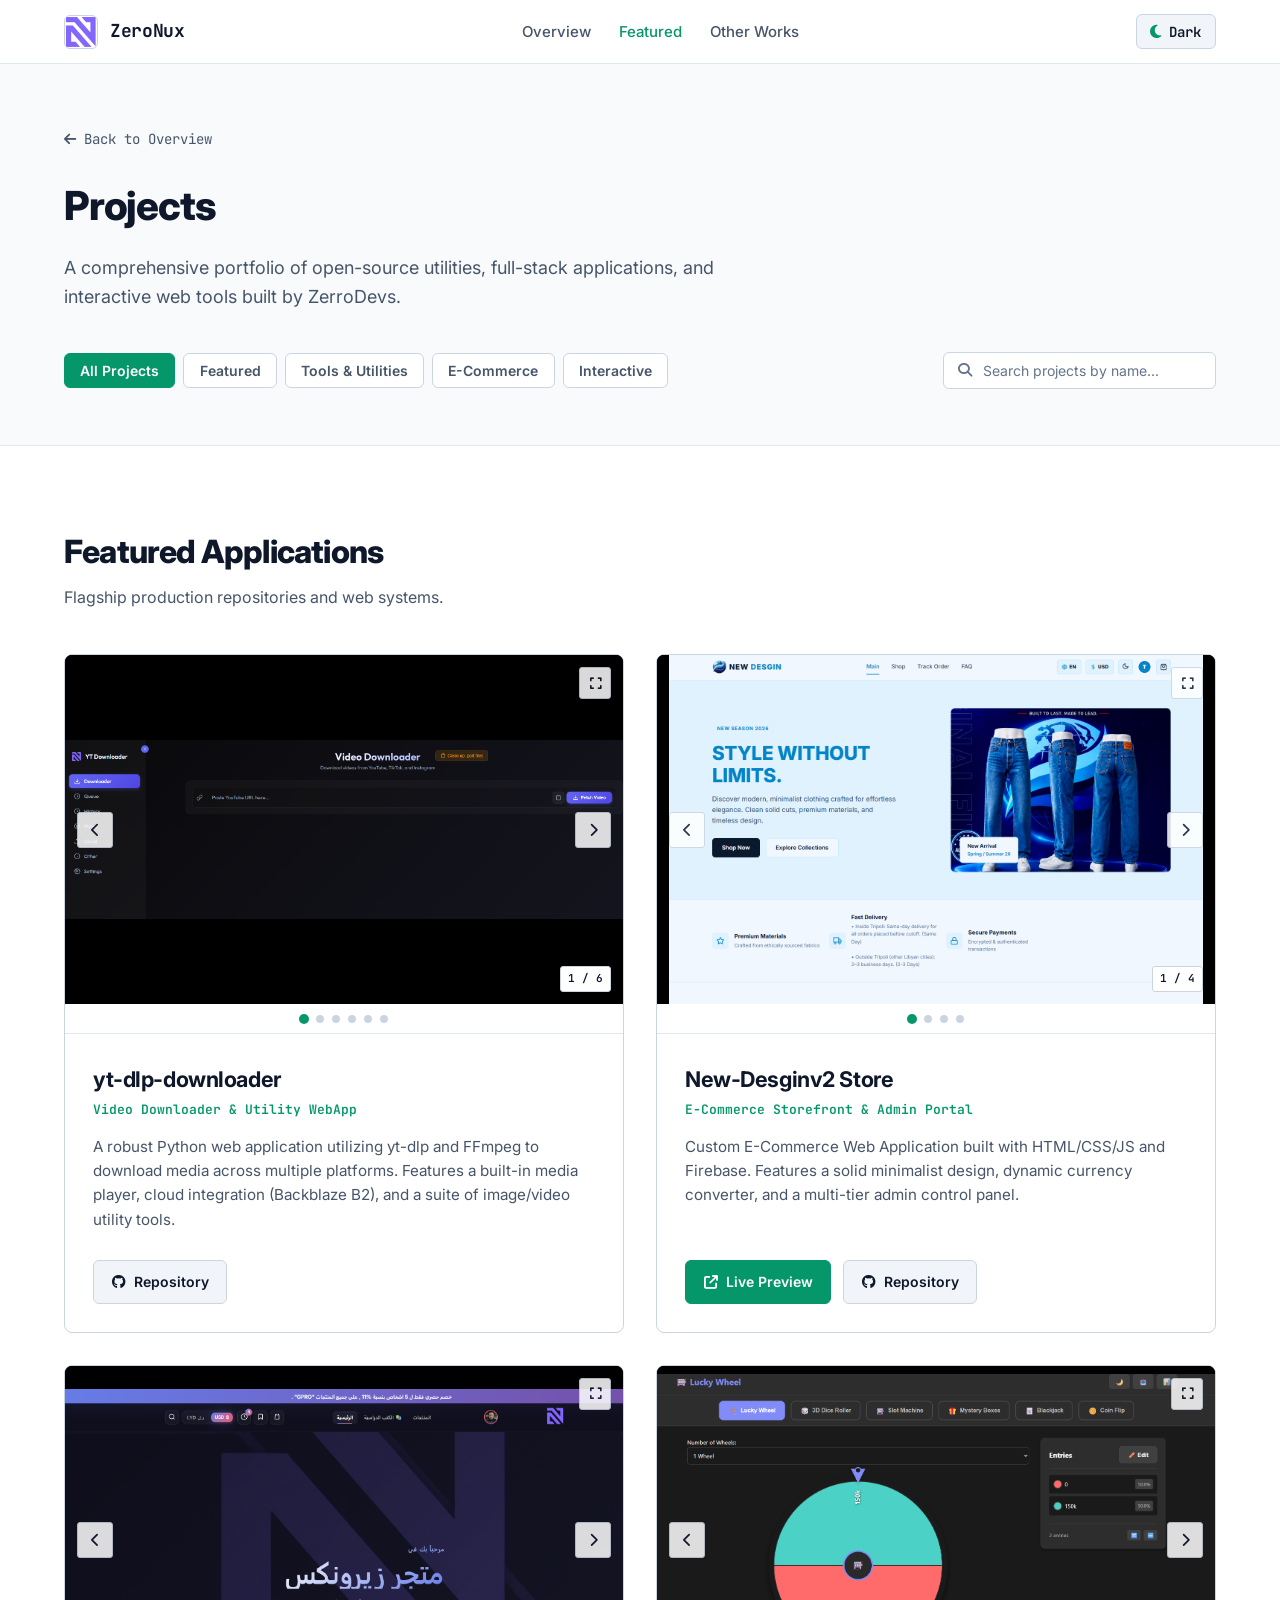
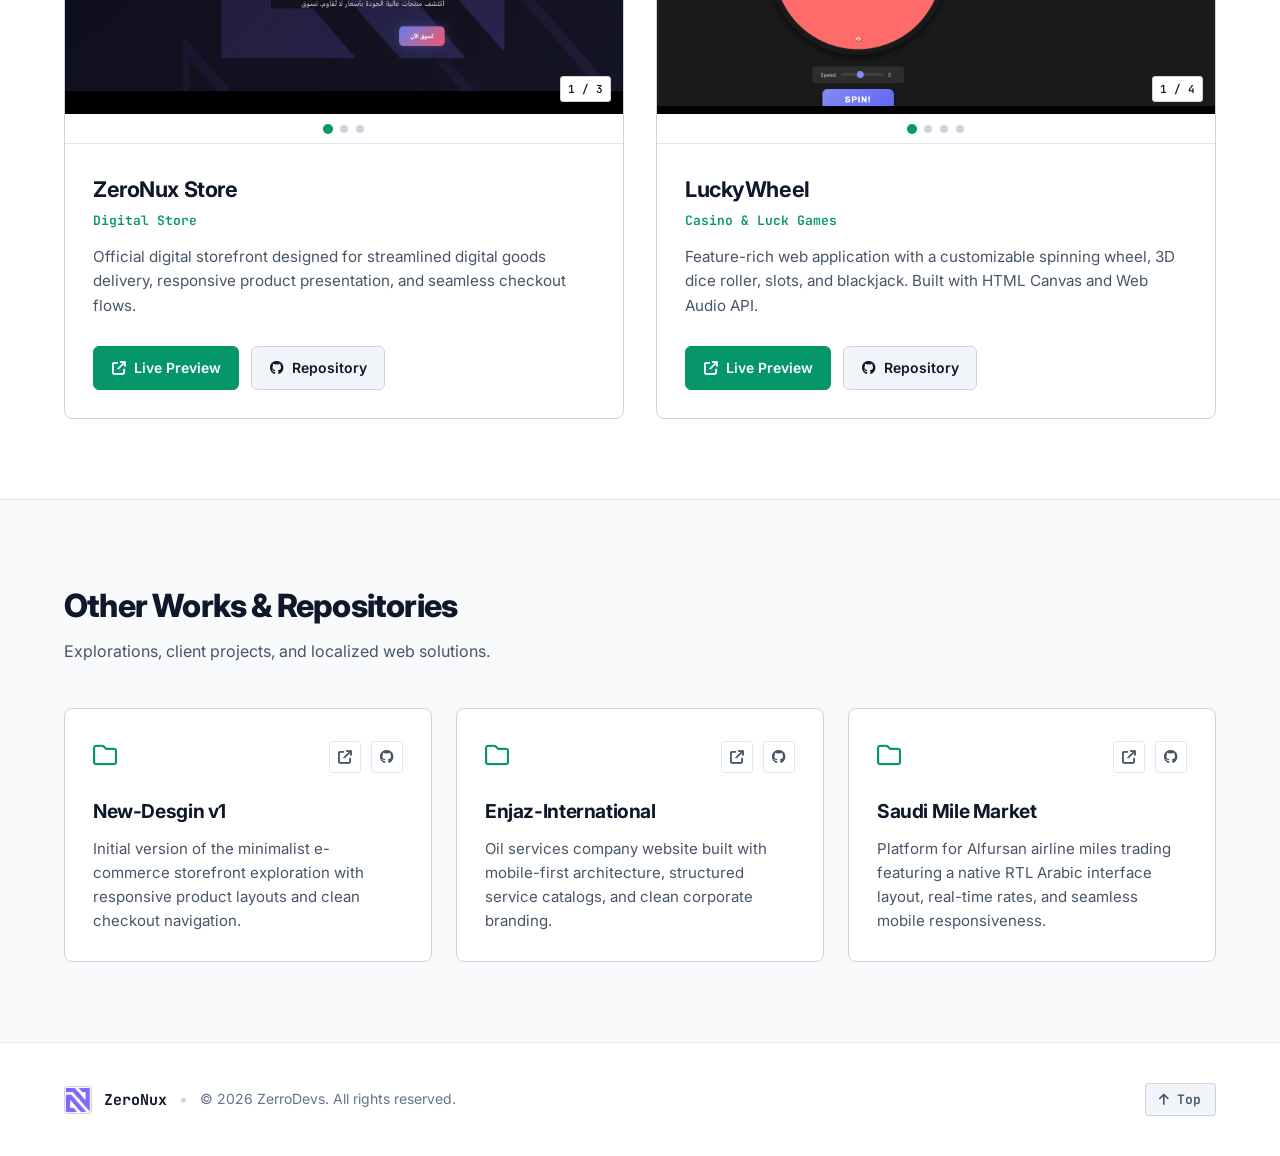
==== projects.html @ 6a97922c "refactor: restructure project layout by organizing assets into dedicated css and js directories" ====
<!DOCTYPE html>
<html lang="en" data-theme="light">
<head>
  <meta charset="UTF-8">
  <meta name="viewport" content="width=device-width, initial-scale=1.0">
  <title>Projects | ZeroNux - ZerroDevs Portfolio</title>
  <meta name="description" content="Explore projects built by ZerroDevs (ZeroNux) - Web applications, video downloader tools, e-commerce systems, and interactive canvas games.">
  <meta name="author" content="ZerroDevs">

  <!-- Favicons -->
  <link rel="icon" type="image/png" href="icon-192.png">
  <link rel="apple-touch-icon" href="icon-512.png">

  <!-- Google Fonts: Inter & JetBrains Mono -->
  <link rel="preconnect" href="https://fonts.googleapis.com">
  <link rel="preconnect" href="https://fonts.gstatic.com" crossorigin>
  <link href="https://fonts.googleapis.com/css2?family=Inter:wght@400;500;600;700;800&family=JetBrains+Mono:wght@400;500;600;700&display=swap" rel="stylesheet">

  <!-- FontAwesome 6 (CDN) for Professional Icons (No Emojis) -->
  <link rel="stylesheet" href="https://cdnjs.cloudflare.com/ajax/libs/font-awesome/6.5.1/css/all.min.css" integrity="sha512-DTOQO9RWCH3ppGqcWaEA1BIZOC6xxalwEsw9c2QQeAIftl+Vegovlnee1c9QX4TctnWMn13TZye+giMm8e2LwA==" crossorigin="anonymous" referrerpolicy="no-referrer" />

  <!-- Stylesheet -->
  <link rel="stylesheet" href="css/style.css">

  <!-- Instant Theme Script to Prevent Flicker (Default: Light Mode) -->
  <script>
    (function() {
      var savedTheme = localStorage.getItem('zeronux_theme') || 'light';
      document.documentElement.setAttribute('data-theme', savedTheme);
    })();
  </script>
</head>
<body>

  <!-- Site Navigation Header (Contact link removed as requested) -->
  <header class="site-header" id="siteHeader">
    <div class="header-inner container">
      <a href="index.html" class="brand-link" aria-label="ZeroNux Home">
        <img src="Images/logo.webp" alt="ZeroNux Logo" class="brand-logo" width="34" height="34">
        <span class="brand-name">ZeroNux</span>
      </a>

      <nav class="nav-desktop" aria-label="Main Navigation">
        <a href="index.html" class="nav-link">Overview</a>
        <a href="#featured" class="nav-link">Featured</a>
        <a href="#other-projects" class="nav-link">Other Works</a>
      </nav>

      <div class="header-actions">
        <!-- Theme Toggle Switch -->
        <button type="button" class="theme-toggle-btn" id="themeToggleBtn" aria-label="Toggle dark and light theme" title="Switch Theme">
          <i class="fa-solid fa-moon theme-icon" id="themeIcon" aria-hidden="true"></i>
          <span class="theme-label" id="themeLabel">Dark</span>
        </button>

        <!-- Mobile Menu Toggle Button -->
        <button type="button" class="mobile-menu-btn" id="mobileMenuBtn" aria-label="Open mobile navigation" aria-expanded="false">
          <i class="fa-solid fa-bars" id="mobileMenuIcon" aria-hidden="true"></i>
        </button>
      </div>
    </div>

    <!-- Mobile Navigation Drawer -->
    <div class="mobile-nav-drawer" id="mobileNavDrawer" aria-hidden="true">
      <div class="mobile-nav-links">
        <a href="index.html" class="mobile-nav-link">Overview</a>
        <a href="#featured" class="mobile-nav-link">Featured</a>
        <a href="#other-projects" class="mobile-nav-link">Other Works</a>
      </div>
    </div>
  </header>

  <main>
    <!-- Projects Page Hero -->
    <section class="page-hero">
      <div class="container page-hero-container">
        <a href="index.html" class="back-link">
          <i class="fa-solid fa-arrow-left" aria-hidden="true"></i>
          <span>Back to Overview</span>
        </a>
        <h1 class="page-title">Projects</h1>
        <p class="page-subtitle">
          A comprehensive portfolio of open-source utilities, full-stack applications, and interactive web tools built by ZerroDevs.
        </p>

        <!-- Search & Filter Toolbar -->
        <div class="filter-toolbar">
          <div class="filter-group" role="tablist" aria-label="Filter projects by category">
            <button type="button" class="filter-btn active" data-filter="all">All Projects</button>
            <button type="button" class="filter-btn" data-filter="featured">Featured</button>
            <button type="button" class="filter-btn" data-filter="tools">Tools &amp; Utilities</button>
            <button type="button" class="filter-btn" data-filter="ecommerce">E-Commerce</button>
            <button type="button" class="filter-btn" data-filter="interactive">Interactive</button>
          </div>

          <div class="search-input-wrapper">
            <i class="fa-solid fa-magnifying-glass search-icon" aria-hidden="true"></i>
            <input type="text" id="projectSearchInput" class="search-input" placeholder="Search projects by name..." aria-label="Search projects">
          </div>
        </div>
      </div>
    </section>

    <!-- Featured Works Section -->
    <section class="featured-section" id="featured">
      <div class="container">
        <div class="section-header flex-header">
          <div>
            <h2 class="section-title">Featured Applications</h2>
            <p class="section-subtitle">Flagship production repositories and web systems.</p>
          </div>
        </div>

        <div class="featured-grid">

          <!-- Project 1: yt-dlp-downloader -->
          <article class="featured-card" data-category="featured tools">
            <div class="card-slider" data-gallery="ytdlp">
              <div class="slider-viewport">
                <div class="slider-track">
                  <div class="slider-slide"><img src="ydlp/1.png" alt="yt-dlp-downloader interface view 1" loading="lazy"></div>
                  <div class="slider-slide"><img src="ydlp/2.png" alt="yt-dlp-downloader interface view 2" loading="lazy"></div>
                  <div class="slider-slide"><img src="ydlp/3.png" alt="yt-dlp-downloader interface view 3" loading="lazy"></div>
                  <div class="slider-slide"><img src="ydlp/4.png" alt="yt-dlp-downloader interface view 4" loading="lazy"></div>
                  <div class="slider-slide"><img src="ydlp/5.png" alt="yt-dlp-downloader interface view 5" loading="lazy"></div>
                  <div class="slider-slide"><img src="ydlp/6.png" alt="yt-dlp-downloader interface view 6" loading="lazy"></div>
                </div>

                <button type="button" class="slider-btn slider-btn-prev" aria-label="Previous slide">
                  <i class="fa-solid fa-chevron-left" aria-hidden="true"></i>
                </button>
                <button type="button" class="slider-btn slider-btn-next" aria-label="Next slide">
                  <i class="fa-solid fa-chevron-right" aria-hidden="true"></i>
                </button>

                <button type="button" class="slider-expand-btn" aria-label="View screenshot fullscreen">
                  <i class="fa-solid fa-expand" aria-hidden="true"></i>
                </button>

                <div class="slider-counter" aria-hidden="true">1 / 6</div>
              </div>

              <div class="slider-dots" role="tablist" aria-label="yt-dlp-downloader image slides"></div>
            </div>

            <div class="card-body">
              <div class="card-header-info">
                <h3 class="card-title">yt-dlp-downloader</h3>
                <p class="card-category">Video Downloader &amp; Utility WebApp</p>
              </div>

              <p class="card-description">
                A robust Python web application utilizing yt-dlp and FFmpeg to download media across multiple platforms. Features a built-in media player, cloud integration (Backblaze B2), and a suite of image/video utility tools.
              </p>

              <div class="card-actions">
                <a href="https://github.com/ZerroDevs/yt-dlp-downloader" target="_blank" rel="noopener noreferrer" class="btn btn-primary">
                  <i class="fa-brands fa-github" aria-hidden="true"></i>
                  <span>Repository</span>
                </a>
              </div>
            </div>
          </article>

          <!-- Project 2: New-Desginv2 Store -->
          <article class="featured-card" data-category="featured ecommerce">
            <div class="card-slider" data-gallery="new-desginv2">
              <div class="slider-viewport">
                <div class="slider-track">
                  <div class="slider-slide"><img src="New-Desginv2/1.png" alt="New-Desginv2 Store screenshot 1" loading="lazy"></div>
                  <div class="slider-slide"><img src="New-Desginv2/2.png" alt="New-Desginv2 Store screenshot 2" loading="lazy"></div>
                  <div class="slider-slide"><img src="New-Desginv2/3.png" alt="New-Desginv2 Store screenshot 3" loading="lazy"></div>
                  <div class="slider-slide"><img src="New-Desginv2/4.png" alt="New-Desginv2 Store screenshot 4" loading="lazy"></div>
                </div>

                <button type="button" class="slider-btn slider-btn-prev" aria-label="Previous slide">
                  <i class="fa-solid fa-chevron-left" aria-hidden="true"></i>
                </button>
                <button type="button" class="slider-btn slider-btn-next" aria-label="Next slide">
                  <i class="fa-solid fa-chevron-right" aria-hidden="true"></i>
                </button>

                <button type="button" class="slider-expand-btn" aria-label="View screenshot fullscreen">
                  <i class="fa-solid fa-expand" aria-hidden="true"></i>
                </button>

                <div class="slider-counter" aria-hidden="true">1 / 4</div>
              </div>

              <div class="slider-dots" role="tablist" aria-label="New-Desginv2 image slides"></div>
            </div>

            <div class="card-body">
              <div class="card-header-info">
                <h3 class="card-title">New-Desginv2 Store</h3>
                <p class="card-category">E-Commerce Storefront &amp; Admin Portal</p>
              </div>

              <p class="card-description">
                Custom E-Commerce Web Application built with HTML/CSS/JS and Firebase. Features a solid minimalist design, dynamic currency converter, and a multi-tier admin control panel.
              </p>

              <div class="card-actions">
                <a href="https://zerrodevs.github.io/New-Desginv2/" target="_blank" rel="noopener noreferrer" class="btn btn-secondary">
                  <i class="fa-solid fa-arrow-up-right-from-square" aria-hidden="true"></i>
                  <span>Live Preview</span>
                </a>
                <a href="https://github.com/ZerroDevs/New-Desginv2" target="_blank" rel="noopener noreferrer" class="btn btn-primary">
                  <i class="fa-brands fa-github" aria-hidden="true"></i>
                  <span>Repository</span>
                </a>
              </div>
            </div>
          </article>

          <!-- Project 3: ZeroNux Store -->
          <article class="featured-card" data-category="featured ecommerce">
            <div class="card-slider" data-gallery="zeronux-store">
              <div class="slider-viewport">
                <div class="slider-track">
                  <div class="slider-slide"><img src="ZeroNux-Store/1.png" alt="ZeroNux Store screenshot 1" loading="lazy"></div>
                  <div class="slider-slide"><img src="ZeroNux-Store/2.png" alt="ZeroNux Store screenshot 2" loading="lazy"></div>
                  <div class="slider-slide"><img src="ZeroNux-Store/3.png" alt="ZeroNux Store screenshot 3" loading="lazy"></div>
                </div>

                <button type="button" class="slider-btn slider-btn-prev" aria-label="Previous slide">
                  <i class="fa-solid fa-chevron-left" aria-hidden="true"></i>
                </button>
                <button type="button" class="slider-btn slider-btn-next" aria-label="Next slide">
                  <i class="fa-solid fa-chevron-right" aria-hidden="true"></i>
                </button>

                <button type="button" class="slider-expand-btn" aria-label="View screenshot fullscreen">
                  <i class="fa-solid fa-expand" aria-hidden="true"></i>
                </button>

                <div class="slider-counter" aria-hidden="true">1 / 3</div>
              </div>

              <div class="slider-dots" role="tablist" aria-label="ZeroNux Store image slides"></div>
            </div>

            <div class="card-body">
              <div class="card-header-info">
                <h3 class="card-title">ZeroNux Store</h3>
                <p class="card-category">Digital Store</p>
              </div>

              <p class="card-description">
                Official digital storefront designed for streamlined digital goods delivery, responsive product presentation, and seamless checkout flows.
              </p>

              <div class="card-actions">
                <a href="https://zeronux.store/" target="_blank" rel="noopener noreferrer" class="btn btn-secondary">
                  <i class="fa-solid fa-arrow-up-right-from-square" aria-hidden="true"></i>
                  <span>Live Preview</span>
                </a>
                <a href="https://github.com/ZerroDevs/ZeroNux-Store" target="_blank" rel="noopener noreferrer" class="btn btn-primary">
                  <i class="fa-brands fa-github" aria-hidden="true"></i>
                  <span>Repository</span>
                </a>
              </div>
            </div>
          </article>

          <!-- Project 4: LuckyWheel -->
          <article class="featured-card" data-category="featured interactive">
            <div class="card-slider" data-gallery="luckywheel">
              <div class="slider-viewport">
                <div class="slider-track">
                  <div class="slider-slide"><img src="LuckyWheel/1.png" alt="LuckyWheel screenshot 1" loading="lazy"></div>
                  <div class="slider-slide"><img src="LuckyWheel/2.png" alt="LuckyWheel screenshot 2" loading="lazy"></div>
                  <div class="slider-slide"><img src="LuckyWheel/3.png" alt="LuckyWheel screenshot 3" loading="lazy"></div>
                  <div class="slider-slide"><img src="LuckyWheel/4.png" alt="LuckyWheel screenshot 4" loading="lazy"></div>
                </div>

                <button type="button" class="slider-btn slider-btn-prev" aria-label="Previous slide">
                  <i class="fa-solid fa-chevron-left" aria-hidden="true"></i>
                </button>
                <button type="button" class="slider-btn slider-btn-next" aria-label="Next slide">
                  <i class="fa-solid fa-chevron-right" aria-hidden="true"></i>
                </button>

                <button type="button" class="slider-expand-btn" aria-label="View screenshot fullscreen">
                  <i class="fa-solid fa-expand" aria-hidden="true"></i>
                </button>

                <div class="slider-counter" aria-hidden="true">1 / 4</div>
              </div>

              <div class="slider-dots" role="tablist" aria-label="LuckyWheel image slides"></div>
            </div>

            <div class="card-body">
              <div class="card-header-info">
                <h3 class="card-title">LuckyWheel</h3>
                <p class="card-category">Casino &amp; Luck Games</p>
              </div>

              <p class="card-description">
                Feature-rich web application with a customizable spinning wheel, 3D dice roller, slots, and blackjack. Built with HTML Canvas and Web Audio API.
              </p>

              <div class="card-actions">
                <a href="https://zerrodevs.github.io/LuckyWheel/" target="_blank" rel="noopener noreferrer" class="btn btn-secondary">
                  <i class="fa-solid fa-arrow-up-right-from-square" aria-hidden="true"></i>
                  <span>Live Preview</span>
                </a>
                <a href="https://github.com/ZerroDevs/LuckyWheel" target="_blank" rel="noopener noreferrer" class="btn btn-primary">
                  <i class="fa-brands fa-github" aria-hidden="true"></i>
                  <span>Repository</span>
                </a>
              </div>
            </div>
          </article>

        </div>
      </div>
    </section>

    <!-- Other Projects Section -->
    <section class="other-projects-section" id="other-projects">
      <div class="container">
        <div class="section-header">
          <h2 class="section-title">Other Works &amp; Repositories</h2>
          <p class="section-subtitle">Explorations, client projects, and localized web solutions.</p>
        </div>

        <div class="compact-grid">

          <!-- Project 5: New-Desgin v1 -->
          <article class="compact-card" data-category="ecommerce">
            <div class="compact-card-header">
              <div class="compact-card-icon">
                <i class="fa-regular fa-folder" aria-hidden="true"></i>
              </div>
              <div class="compact-links">
                <a href="https://zerrodevs.github.io/New-Desgin/" target="_blank" rel="noopener noreferrer" class="compact-icon-btn" aria-label="New-Desgin v1 Live Preview" title="Live Preview">
                  <i class="fa-solid fa-arrow-up-right-from-square" aria-hidden="true"></i>
                </a>
                <a href="https://github.com/ZerroDevs/New-Desgin" target="_blank" rel="noopener noreferrer" class="compact-icon-btn" aria-label="New-Desgin v1 GitHub Repository" title="Repository">
                  <i class="fa-brands fa-github" aria-hidden="true"></i>
                </a>
              </div>
            </div>
            <h3 class="compact-title">New-Desgin v1</h3>
            <p class="compact-description">
              Initial version of the minimalist e-commerce storefront exploration with responsive product layouts and clean checkout navigation.
            </p>
          </article>

          <!-- Project 6: Enjaz-International -->
          <article class="compact-card" data-category="tools">
            <div class="compact-card-header">
              <div class="compact-card-icon">
                <i class="fa-regular fa-folder" aria-hidden="true"></i>
              </div>
              <div class="compact-links">
                <a href="https://zerrodevs.github.io/Enjaz-International/" target="_blank" rel="noopener noreferrer" class="compact-icon-btn" aria-label="Enjaz-International Live Preview" title="Live Preview">
                  <i class="fa-solid fa-arrow-up-right-from-square" aria-hidden="true"></i>
                </a>
                <a href="https://github.com/ZerroDevs/Enjaz-International" target="_blank" rel="noopener noreferrer" class="compact-icon-btn" aria-label="Enjaz-International GitHub Repository" title="Repository">
                  <i class="fa-brands fa-github" aria-hidden="true"></i>
                </a>
              </div>
            </div>
            <h3 class="compact-title">Enjaz-International</h3>
            <p class="compact-description">
              Oil services company website built with mobile-first architecture, structured service catalogs, and clean corporate branding.
            </p>
          </article>

          <!-- Project 7: Saudi Mile Market -->
          <article class="compact-card" data-category="ecommerce">
            <div class="compact-card-header">
              <div class="compact-card-icon">
                <i class="fa-regular fa-folder" aria-hidden="true"></i>
              </div>
              <div class="compact-links">
                <a href="https://zerrodevs.github.io/saudi-mile-market/" target="_blank" rel="noopener noreferrer" class="compact-icon-btn" aria-label="Saudi Mile Market Live Preview" title="Live Preview">
                  <i class="fa-solid fa-arrow-up-right-from-square" aria-hidden="true"></i>
                </a>
                <a href="https://github.com/ZerroDevs/saudi-mile-market" target="_blank" rel="noopener noreferrer" class="compact-icon-btn" aria-label="Saudi Mile Market GitHub Repository" title="Repository">
                  <i class="fa-brands fa-github" aria-hidden="true"></i>
                </a>
              </div>
            </div>
            <h3 class="compact-title">Saudi Mile Market</h3>
            <p class="compact-description">
              Platform for Alfursan airline miles trading featuring a native RTL Arabic interface layout, real-time rates, and seamless mobile responsiveness.
            </p>
          </article>

        </div>
      </div>
    </section>
  </main>

  <!-- Solid Minimalist Footer -->
  <footer class="site-footer">
    <div class="container footer-container">
      <div class="footer-left">
        <img src="Images/logo.webp" alt="ZeroNux Logo" class="footer-logo" width="28" height="28">
        <span class="footer-brand">ZeroNux</span>
        <span class="footer-sep">&bull;</span>
        <span class="footer-copy">&copy; 2026 ZerroDevs. All rights reserved.</span>
      </div>

      <div class="footer-right">
        <button type="button" class="back-to-top-btn" id="backToTopBtn" aria-label="Back to top">
          <i class="fa-solid fa-arrow-up" aria-hidden="true"></i>
          <span>Top</span>
        </button>
      </div>
    </div>
  </footer>

  <!-- Full-Screen Image Lightbox Modal (Solid, Non-Glass) -->
  <div class="lightbox-modal" id="lightboxModal" role="dialog" aria-modal="true" aria-hidden="true" aria-label="Project Screenshot Viewer">
    <div class="lightbox-header">
      <div class="lightbox-title-box">
        <span class="lightbox-title" id="lightboxTitle">Project Preview</span>
        <span class="lightbox-counter" id="lightboxCounter">1 / 1</span>
      </div>
      <div class="lightbox-controls">
        <button type="button" class="lightbox-btn lightbox-close-btn" id="lightboxCloseBtn" aria-label="Close fullscreen image viewer">
          <i class="fa-solid fa-xmark" aria-hidden="true"></i>
        </button>
      </div>
    </div>

    <div class="lightbox-body" id="lightboxBody">
      <button type="button" class="lightbox-nav-btn lightbox-prev-btn" id="lightboxPrevBtn" aria-label="Previous image">
        <i class="fa-solid fa-chevron-left" aria-hidden="true"></i>
      </button>

      <div class="lightbox-image-wrapper">
        <img src="ydlp/1.png" alt="Fullscreen screenshot preview" class="lightbox-img" id="lightboxImg">
      </div>

      <button type="button" class="lightbox-nav-btn lightbox-next-btn" id="lightboxNextBtn" aria-label="Next image">
        <i class="fa-solid fa-chevron-right" aria-hidden="true"></i>
      </button>
    </div>
  </div>

  <!-- Modular Scripts -->
  <script src="js/theme.js"></script>
  <script src="js/lightbox.js"></script>
  <script src="js/slider.js"></script>
  <script src="js/nav.js"></script>
  <script src="js/projects-filter.js"></script>
  <script src="js/main.js"></script>
</body>
</html>
---- css/style.css ----
/* ==========================================================================
   ZeroNux Portfolio - Solid Minimalist Design System
   Strict Constraints:
   - ZERO Gradients (No linear-gradient, radial-gradient, conic-gradient)
   - ZERO Glassmorphism (No backdrop-filter, no frosted blur)
   - ZERO Pink or Purple colors
   - ZERO Emojis
   - ZERO Status Tags/Badges (No pills, green dots, or badge chips)
   - DEFAULT THEME: Light Mode
   ========================================================================== */

/* --------------------------------------------------------------------------
   Root Variables & Color Tokens (Default: Light Mode)
   -------------------------------------------------------------------------- */
:root,
[data-theme="light"] {
  /* Solid Background Surfaces */
  --bg-base: #f8fafc;
  --bg-surface: #ffffff;
  --bg-surface-hover: #f1f5f9;
  --bg-card: #ffffff;
  --bg-card-hover: #f8fafc;
  --bg-elevated: #f1f5f9;
  --bg-overlay: #0a0d12;
  --bg-media: #0f172a;

  /* Solid Borders */
  --border-subtle: #e2e8f0;
  --border-default: #cbd5e1;
  --border-hover: #94a3b8;
  --border-active: #059669;

  /* Solid Accent Colors (Flat Emerald & Teal) */
  --accent-primary: #059669;
  --accent-primary-hover: #047857;
  --accent-primary-text: #ffffff;
  --accent-secondary: #0d9488;
  --accent-secondary-hover: #0f766e;
  --accent-subtle: #ecfdf5;
  --accent-subtle-border: #a7f3d0;

  /* Solid Typography Colors */
  --text-primary: #0f172a;
  --text-secondary: #475569;
  --text-muted: #64748b;
  --text-inverse: #ffffff;

  /* Solid Interactive Button Defaults */
  --btn-default-bg: #f1f5f9;
  --btn-default-border: #cbd5e1;
  --btn-default-hover: #e2e8f0;
  --btn-default-text: #0f172a;

  /* Sizing & Architecture */
  --container-max: 1200px;
  --header-height: 64px;
  --radius-xs: 3px;
  --radius-sm: 6px;
  --radius-md: 8px;
  --radius-lg: 12px;
  --transition-fast: 0.15s;
  --transition-normal: 0.25s;

  /* Font Stacks */
  --font-sans: 'Inter', -apple-system, BlinkMacSystemFont, 'Segoe UI', Roboto, Helvetica, Arial, sans-serif;
  --font-mono: 'JetBrains Mono', Consolas, Monaco, 'Courier New', monospace;
}

/* --------------------------------------------------------------------------
   Dark Theme Overrides (Solid Charcoal & Flat Emerald)
   -------------------------------------------------------------------------- */
[data-theme="dark"] {
  /* Solid Background Surfaces */
  --bg-base: #090b0e;
  --bg-surface: #11151c;
  --bg-surface-hover: #161c24;
  --bg-card: #131822;
  --bg-card-hover: #18202c;
  --bg-elevated: #1a222f;
  --bg-overlay: #050709;
  --bg-media: #07090c;

  /* Solid Borders */
  --border-subtle: #1c2432;
  --border-default: #263242;
  --border-hover: #3b4b60;
  --border-active: #10b981;

  /* Solid Accent Colors (Vibrant Flat Emerald & Teal) */
  --accent-primary: #10b981;
  --accent-primary-hover: #059669;
  --accent-primary-text: #041710;
  --accent-secondary: #14b8a6;
  --accent-secondary-hover: #0d9488;
  --accent-subtle: #062319;
  --accent-subtle-border: #0e4c36;

  /* Solid Typography Colors */
  --text-primary: #f8fafc;
  --text-secondary: #94a3b8;
  --text-muted: #64748b;
  --text-inverse: #090b0e;

  /* Solid Interactive Button Defaults */
  --btn-default-bg: #151b24;
  --btn-default-border: #263242;
  --btn-default-hover: #1d2532;
  --btn-default-text: #f8fafc;
}

/* --------------------------------------------------------------------------
   CSS Reset & Base Rules
   -------------------------------------------------------------------------- */
*, *::before, *::after {
  box-sizing: border-box;
  margin: 0;
  padding: 0;
}

html {
  font-size: 16px;
  scroll-behavior: smooth;
  scroll-padding-top: calc(var(--header-height) + 24px);
  background-color: var(--bg-base);
  color: var(--text-primary);
  font-family: var(--font-sans);
  line-height: 1.6;
  -webkit-font-smoothing: antialiased;
  -moz-osx-font-smoothing: grayscale;
}

body {
  background-color: var(--bg-base);
  color: var(--text-primary);
  min-height: 100vh;
  display: flex;
  flex-direction: column;
  overflow-x: hidden;
  transition: background-color var(--transition-fast) ease, color var(--transition-fast) ease;
}

img {
  max-width: 100%;
  height: auto;
  display: block;
}

a {
  color: inherit;
  text-decoration: none;
}

button {
  font-family: inherit;
  cursor: pointer;
  border: none;
  background: none;
}

input {
  font-family: inherit;
  border: none;
  outline: none;
}

/* Layout Utilities */
.container {
  width: 100%;
  max-width: var(--container-max);
  margin-left: auto;
  margin-right: auto;
  padding-left: 1.5rem;
  padding-right: 1.5rem;
}

/* --------------------------------------------------------------------------
   Site Header & Navigation (Fixed, Solid, Non-Glass)
   -------------------------------------------------------------------------- */
.site-header {
  position: sticky;
  top: 0;
  z-index: 500;
  height: var(--header-height);
  background-color: var(--bg-surface);
  border-bottom: 1px solid var(--border-subtle);
  transition: background-color var(--transition-fast) ease, border-color var(--transition-fast) ease;
}

.header-inner {
  height: 100%;
  display: flex;
  align-items: center;
  justify-content: space-between;
}

.brand-link {
  display: flex;
  align-items: center;
  gap: 0.75rem;
}

.brand-logo {
  width: 34px;
  height: 34px;
  border-radius: var(--radius-sm);
  border: 1px solid var(--border-default);
  background-color: var(--bg-surface);
}

.brand-name {
  font-family: var(--font-mono);
  font-size: 1.125rem;
  font-weight: 700;
  letter-spacing: -0.02em;
  color: var(--text-primary);
}

.nav-desktop {
  display: flex;
  align-items: center;
  gap: 1.75rem;
}

.nav-link {
  font-size: 0.9375rem;
  font-weight: 500;
  color: var(--text-secondary);
  transition: color var(--transition-fast) ease;
  padding: 0.25rem 0;
}

.nav-link:hover,
.nav-link.active {
  color: var(--accent-primary);
}

.header-actions {
  display: flex;
  align-items: center;
  gap: 0.75rem;
}

/* Solid Theme Toggle Switch */
.theme-toggle-btn {
  display: inline-flex;
  align-items: center;
  gap: 0.5rem;
  background-color: var(--btn-default-bg);
  border: 1px solid var(--btn-default-border);
  border-radius: var(--radius-sm);
  padding: 0.45rem 0.85rem;
  color: var(--text-primary);
  font-size: 0.875rem;
  font-weight: 600;
  font-family: var(--font-mono);
  transition: background-color var(--transition-fast) ease, border-color var(--transition-fast) ease, color var(--transition-fast) ease;
}

.theme-toggle-btn:hover {
  background-color: var(--btn-default-hover);
  border-color: var(--border-hover);
}

.theme-icon {
  font-size: 0.95rem;
  color: var(--accent-primary);
}

/* Mobile Menu Button */
.mobile-menu-btn {
  display: none;
  width: 38px;
  height: 38px;
  align-items: center;
  justify-content: center;
  background-color: var(--btn-default-bg);
  border: 1px solid var(--btn-default-border);
  border-radius: var(--radius-sm);
  color: var(--text-primary);
  font-size: 1.125rem;
  transition: background-color var(--transition-fast) ease;
}

.mobile-menu-btn:hover {
  background-color: var(--btn-default-hover);
}

/* Mobile Drawer (Solid, Flat) */
.mobile-nav-drawer {
  display: none;
  background-color: var(--bg-surface);
  border-bottom: 1px solid var(--border-default);
  padding: 1rem 1.5rem 1.5rem;
}

.mobile-nav-drawer.active {
  display: block;
}

.mobile-nav-links {
  display: flex;
  flex-direction: column;
  gap: 1rem;
}

.mobile-nav-link {
  font-size: 1rem;
  font-weight: 600;
  color: var(--text-primary);
  padding: 0.5rem 0;
  border-bottom: 1px solid var(--border-subtle);
}

.mobile-nav-link:hover,
.mobile-nav-link.active {
  color: var(--accent-primary);
}

/* --------------------------------------------------------------------------
   Section 1: Hero / Introduction
   -------------------------------------------------------------------------- */
.hero-section {
  padding-top: 5rem;
  padding-bottom: 5rem;
  background-color: var(--bg-base);
  border-bottom: 1px solid var(--border-subtle);
}

.hero-container {
  display: flex;
  flex-direction: column;
}

.hero-content {
  max-width: 860px;
}

.hero-brand-row {
  display: flex;
  align-items: center;
  gap: 1.75rem;
  margin-bottom: 1.75rem;
}

.hero-avatar-frame {
  width: 104px;
  height: 104px;
  flex-shrink: 0;
  background-color: var(--bg-surface);
  border: 2px solid var(--border-default);
  border-radius: var(--radius-md);
  padding: 6px;
  display: flex;
  align-items: center;
  justify-content: center;
}

.hero-avatar {
  width: 100%;
  height: 100%;
  object-fit: cover;
  border-radius: var(--radius-sm);
}

.hero-brand-meta {
  display: flex;
  flex-direction: column;
  gap: 0.25rem;
}

.hero-title {
  font-size: 2.75rem;
  font-weight: 800;
  letter-spacing: -0.03em;
  line-height: 1.1;
  color: var(--text-primary);
}

.hero-dev-name {
  font-family: var(--font-mono);
  font-size: 1.125rem;
  font-weight: 600;
  color: var(--accent-primary);
}

.hero-description {
  font-size: 1.1875rem;
  line-height: 1.65;
  color: var(--text-secondary);
  margin-bottom: 2.25rem;
}

/* Social & Contact Grid */
.hero-social-grid {
  display: flex;
  flex-wrap: wrap;
  align-items: center;
  gap: 0.85rem;
}

.social-btn {
  display: inline-flex;
  align-items: center;
  gap: 0.65rem;
  background-color: var(--bg-surface);
  border: 1px solid var(--border-default);
  border-radius: var(--radius-sm);
  padding: 0.65rem 1.1rem;
  font-size: 0.875rem;
  font-weight: 600;
  color: var(--text-primary);
  transition: background-color var(--transition-fast) ease, border-color var(--transition-fast) ease, color var(--transition-fast) ease;
}

.social-btn i {
  font-size: 1rem;
  color: var(--accent-primary);
}

.social-btn:hover {
  background-color: var(--bg-surface-hover);
  border-color: var(--accent-primary);
}

/* Discord Copy Wrapper & Tooltip */
.discord-btn-wrapper {
  position: relative;
  display: inline-block;
}

.discord-btn {
  cursor: pointer;
}

.copy-feedback-tooltip {
  position: absolute;
  top: -38px;
  left: 50%;
  transform: translateX(-50%);
  background-color: var(--text-primary);
  color: var(--bg-surface);
  font-family: var(--font-mono);
  font-size: 0.75rem;
  font-weight: 600;
  padding: 0.35rem 0.65rem;
  border-radius: var(--radius-xs);
  pointer-events: none;
  opacity: 0;
  visibility: hidden;
  transition: opacity var(--transition-fast) ease, transform var(--transition-fast) ease;
  white-space: nowrap;
  z-index: 100;
}

.copy-feedback-tooltip.show {
  opacity: 1;
  visibility: visible;
  transform: translateX(-50%) translateY(-2px);
}

/* --------------------------------------------------------------------------
   Section Headers (Common)
   -------------------------------------------------------------------------- */
.section-header {
  margin-bottom: 2.75rem;
}

.section-header.flex-header {
  display: flex;
  align-items: flex-end;
  justify-content: space-between;
  flex-wrap: wrap;
  gap: 1.5rem;
}

.section-title {
  font-size: 2rem;
  font-weight: 800;
  letter-spacing: -0.025em;
  color: var(--text-primary);
  margin-bottom: 0.5rem;
}

.section-subtitle {
  font-size: 1rem;
  color: var(--text-secondary);
}

/* --------------------------------------------------------------------------
   Projects Page Dedicated Styles
   -------------------------------------------------------------------------- */
.page-hero {
  padding-top: 4rem;
  padding-bottom: 3.5rem;
  background-color: var(--bg-base);
  border-bottom: 1px solid var(--border-subtle);
}

.page-hero-container {
  display: flex;
  flex-direction: column;
  gap: 1rem;
}

.back-link {
  display: inline-flex;
  align-items: center;
  gap: 0.5rem;
  font-size: 0.875rem;
  font-family: var(--font-mono);
  color: var(--text-secondary);
  transition: color var(--transition-fast) ease;
  margin-bottom: 0.5rem;
}

.back-link:hover {
  color: var(--accent-primary);
}

.page-title {
  font-size: 2.5rem;
  font-weight: 800;
  letter-spacing: -0.03em;
  color: var(--text-primary);
}

.page-subtitle {
  font-size: 1.125rem;
  color: var(--text-secondary);
  max-width: 720px;
  line-height: 1.6;
}

/* Search / Filter Toolbar (Solid Flat) */
.filter-toolbar {
  display: flex;
  align-items: center;
  justify-content: space-between;
  flex-wrap: wrap;
  gap: 1rem;
  margin-top: 1.5rem;
}

.filter-group {
  display: flex;
  align-items: center;
  gap: 0.5rem;
  flex-wrap: wrap;
}

.filter-btn {
  background-color: var(--bg-surface);
  border: 1px solid var(--border-default);
  border-radius: var(--radius-sm);
  padding: 0.5rem 0.95rem;
  font-size: 0.875rem;
  font-weight: 600;
  font-family: var(--font-sans);
  color: var(--text-secondary);
  transition: background-color var(--transition-fast) ease, border-color var(--transition-fast) ease, color var(--transition-fast) ease;
}

.filter-btn:hover {
  background-color: var(--bg-surface-hover);
  color: var(--text-primary);
  border-color: var(--border-hover);
}

.filter-btn.active {
  background-color: var(--accent-primary);
  border-color: var(--accent-primary);
  color: var(--accent-primary-text);
}

.search-input-wrapper {
  position: relative;
  min-width: 260px;
}

.search-icon {
  position: absolute;
  left: 0.9rem;
  top: 50%;
  transform: translateY(-50%);
  font-size: 0.875rem;
  color: var(--text-muted);
  pointer-events: none;
}

.search-input {
  width: 100%;
  background-color: var(--bg-surface);
  border: 1px solid var(--border-default);
  border-radius: var(--radius-sm);
  padding: 0.55rem 0.9rem 0.55rem 2.4rem;
  font-size: 0.875rem;
  color: var(--text-primary);
  transition: border-color var(--transition-fast) ease;
}

.search-input:focus {
  border-color: var(--accent-primary);
}

.search-input::placeholder {
  color: var(--text-muted);
}

/* --------------------------------------------------------------------------
   Section 2: Featured Works (The Top 4)
   -------------------------------------------------------------------------- */
.featured-section {
  padding-top: 5rem;
  padding-bottom: 5rem;
  background-color: var(--bg-surface);
  border-bottom: 1px solid var(--border-subtle);
}

.featured-grid {
  display: grid;
  grid-template-columns: repeat(2, 1fr);
  gap: 2rem;
}

.featured-card {
  background-color: var(--bg-card);
  border: 1px solid var(--border-default);
  border-radius: var(--radius-md);
  overflow: hidden;
  display: flex;
  flex-direction: column;
  transition: border-color var(--transition-fast) ease;
}

.featured-card:hover {
  border-color: var(--border-hover);
}

/* Card Slider (Touch, Swipe, Navigation) */
.card-slider {
  position: relative;
  width: 100%;
  background-color: var(--bg-media);
  user-select: none;
}

.slider-viewport {
  position: relative;
  width: 100%;
  aspect-ratio: 16 / 10;
  overflow: hidden;
  background-color: #000000;
}

.slider-track {
  display: flex;
  height: 100%;
  width: 100%;
  transition: transform var(--transition-normal) cubic-bezier(0.25, 1, 0.5, 1);
}

.slider-slide {
  flex: 0 0 100%;
  width: 100%;
  height: 100%;
  display: flex;
  align-items: center;
  justify-content: center;
  cursor: pointer;
  background-color: #000000;
}

.slider-slide img {
  width: 100%;
  height: 100%;
  object-fit: contain;
}

/* Slider Controls */
.slider-btn {
  position: absolute;
  top: 50%;
  transform: translateY(-50%);
  width: 36px;
  height: 36px;
  background-color: var(--bg-surface);
  border: 1px solid var(--border-default);
  color: var(--text-primary);
  border-radius: var(--radius-xs);
  display: flex;
  align-items: center;
  justify-content: center;
  font-size: 0.875rem;
  z-index: 10;
  transition: background-color var(--transition-fast) ease, border-color var(--transition-fast) ease;
  opacity: 0.85;
}

.slider-btn:hover {
  opacity: 1;
  background-color: var(--bg-surface-hover);
  border-color: var(--accent-primary);
}

.slider-btn-prev {
  left: 0.75rem;
}

.slider-btn-next {
  right: 0.75rem;
}

.slider-expand-btn {
  position: absolute;
  top: 0.75rem;
  right: 0.75rem;
  width: 32px;
  height: 32px;
  background-color: var(--bg-surface);
  border: 1px solid var(--border-default);
  color: var(--text-primary);
  border-radius: var(--radius-xs);
  display: flex;
  align-items: center;
  justify-content: center;
  font-size: 0.8125rem;
  z-index: 10;
  transition: background-color var(--transition-fast) ease;
  opacity: 0.85;
}

.slider-expand-btn:hover {
  opacity: 1;
  background-color: var(--bg-surface-hover);
  border-color: var(--accent-primary);
}

.slider-counter {
  position: absolute;
  bottom: 0.75rem;
  right: 0.75rem;
  background-color: var(--bg-surface);
  border: 1px solid var(--border-default);
  color: var(--text-primary);
  font-family: var(--font-mono);
  font-size: 0.6875rem;
  font-weight: 600;
  padding: 0.2rem 0.45rem;
  border-radius: var(--radius-xs);
  z-index: 10;
  pointer-events: none;
}

/* Slider Pagination Dots */
.slider-dots {
  display: flex;
  align-items: center;
  justify-content: center;
  gap: 0.5rem;
  padding: 0.65rem 0.5rem;
  background-color: var(--bg-card);
  border-bottom: 1px solid var(--border-subtle);
}

.slider-dot {
  width: 8px;
  height: 8px;
  border-radius: 50%;
  background-color: var(--border-default);
  border: none;
  padding: 0;
  transition: background-color var(--transition-fast) ease, transform var(--transition-fast) ease;
}

.slider-dot:hover {
  background-color: var(--border-hover);
}

.slider-dot.active {
  background-color: var(--accent-primary);
  transform: scale(1.25);
}

/* Card Body & Information */
.card-body {
  padding: 1.75rem;
  display: flex;
  flex-direction: column;
  flex-grow: 1;
}

.card-header-info {
  margin-bottom: 0.85rem;
}

.card-title {
  font-size: 1.35rem;
  font-weight: 700;
  letter-spacing: -0.02em;
  color: var(--text-primary);
  margin-bottom: 0.25rem;
}

.card-category {
  font-family: var(--font-mono);
  font-size: 0.8125rem;
  font-weight: 600;
  color: var(--accent-primary);
}

.card-description {
  font-size: 0.95rem;
  line-height: 1.6;
  color: var(--text-secondary);
  margin-bottom: 1.75rem;
  flex-grow: 1;
}

.card-actions {
  display: flex;
  flex-wrap: wrap;
  align-items: center;
  gap: 0.75rem;
  margin-top: auto;
}

/* Flat Buttons (No Gradients, No Glass) */
.btn {
  display: inline-flex;
  align-items: center;
  gap: 0.5rem;
  padding: 0.6rem 1.1rem;
  border-radius: var(--radius-sm);
  font-size: 0.875rem;
  font-weight: 600;
  font-family: var(--font-sans);
  transition: background-color var(--transition-fast) ease, border-color var(--transition-fast) ease, color var(--transition-fast) ease;
}

.btn-primary {
  background-color: var(--btn-default-bg);
  border: 1px solid var(--btn-default-border);
  color: var(--text-primary);
}

.btn-primary:hover {
  background-color: var(--btn-default-hover);
  border-color: var(--border-hover);
}

.btn-secondary {
  background-color: var(--accent-primary);
  border: 1px solid var(--accent-primary);
  color: var(--accent-primary-text);
}

.btn-secondary:hover {
  background-color: var(--accent-primary-hover);
  border-color: var(--accent-primary-hover);
}

/* --------------------------------------------------------------------------
   Section 3: Other Projects (Minimal Compact Cards)
   -------------------------------------------------------------------------- */
.other-projects-section {
  padding-top: 5rem;
  padding-bottom: 5rem;
  background-color: var(--bg-base);
}

.compact-grid {
  display: grid;
  grid-template-columns: repeat(3, 1fr);
  gap: 1.5rem;
}

.compact-card {
  background-color: var(--bg-surface);
  border: 1px solid var(--border-default);
  border-radius: var(--radius-md);
  padding: 1.75rem;
  display: flex;
  flex-direction: column;
  transition: border-color var(--transition-fast) ease;
}

.compact-card:hover {
  border-color: var(--border-hover);
}

.compact-card-header {
  display: flex;
  align-items: center;
  justify-content: space-between;
  margin-bottom: 1.25rem;
}

.compact-card-icon {
  font-size: 1.5rem;
  color: var(--accent-primary);
}

.compact-links {
  display: flex;
  align-items: center;
  gap: 0.65rem;
}

.compact-icon-btn {
  display: inline-flex;
  align-items: center;
  justify-content: center;
  width: 32px;
  height: 32px;
  border-radius: var(--radius-xs);
  border: 1px solid var(--border-subtle);
  background-color: var(--bg-card);
  color: var(--text-secondary);
  font-size: 0.875rem;
  transition: color var(--transition-fast) ease, border-color var(--transition-fast) ease;
}

.compact-icon-btn:hover {
  color: var(--accent-primary);
  border-color: var(--accent-primary);
}

.compact-title {
  font-size: 1.2rem;
  font-weight: 700;
  letter-spacing: -0.02em;
  color: var(--text-primary);
  margin-bottom: 0.65rem;
}

.compact-description {
  font-size: 0.9375rem;
  color: var(--text-secondary);
  line-height: 1.6;
}

/* --------------------------------------------------------------------------
   Solid Minimalist Footer
   -------------------------------------------------------------------------- */
.site-footer {
  background-color: var(--bg-surface);
  border-top: 1px solid var(--border-subtle);
  padding-top: 2.5rem;
  padding-bottom: 2.5rem;
  margin-top: auto;
}

.footer-container {
  display: flex;
  align-items: center;
  justify-content: space-between;
  flex-wrap: wrap;
  gap: 1.25rem;
}

.footer-left {
  display: flex;
  align-items: center;
  gap: 0.75rem;
  flex-wrap: wrap;
}

.footer-logo {
  width: 28px;
  height: 28px;
  border-radius: var(--radius-xs);
  border: 1px solid var(--border-default);
}

.footer-brand {
  font-family: var(--font-mono);
  font-size: 0.9375rem;
  font-weight: 700;
  color: var(--text-primary);
}

.footer-sep {
  color: var(--border-default);
}

.footer-copy {
  font-size: 0.875rem;
  color: var(--text-muted);
}

.back-to-top-btn {
  display: inline-flex;
  align-items: center;
  gap: 0.5rem;
  background-color: var(--btn-default-bg);
  border: 1px solid var(--btn-default-border);
  border-radius: var(--radius-xs);
  padding: 0.45rem 0.85rem;
  font-size: 0.8125rem;
  font-family: var(--font-mono);
  font-weight: 600;
  color: var(--text-secondary);
  transition: background-color var(--transition-fast) ease, border-color var(--transition-fast) ease, color var(--transition-fast) ease;
}

.back-to-top-btn:hover {
  background-color: var(--btn-default-hover);
  border-color: var(--border-hover);
  color: var(--text-primary);
}

/* --------------------------------------------------------------------------
   Full-Screen Image Lightbox Modal (Solid, Non-Glass)
   -------------------------------------------------------------------------- */
.lightbox-modal {
  position: fixed;
  inset: 0;
  z-index: 1000;
  background-color: var(--bg-overlay);
  display: none;
  flex-direction: column;
  user-select: none;
}

.lightbox-modal.active {
  display: flex;
}

.lightbox-header {
  height: 56px;
  background-color: #0d1117;
  border-bottom: 1px solid #21262d;
  display: flex;
  align-items: center;
  justify-content: space-between;
  padding: 0 1.25rem;
  z-index: 1010;
}

.lightbox-title-box {
  display: flex;
  align-items: center;
  gap: 1rem;
}

.lightbox-title {
  font-family: var(--font-mono);
  font-size: 0.875rem;
  font-weight: 600;
  color: #f0f6fc;
}

.lightbox-counter {
  font-family: var(--font-mono);
  font-size: 0.75rem;
  color: #8b949e;
  background-color: #161b22;
  border: 1px solid #30363d;
  padding: 0.2rem 0.5rem;
  border-radius: var(--radius-xs);
}

.lightbox-close-btn {
  width: 34px;
  height: 34px;
  background-color: #161b22;
  border: 1px solid #30363d;
  border-radius: var(--radius-xs);
  color: #f0f6fc;
  display: flex;
  align-items: center;
  justify-content: center;
  font-size: 1rem;
  transition: background-color var(--transition-fast) ease;
}

.lightbox-close-btn:hover {
  background-color: #21262d;
  border-color: var(--accent-primary);
}

.lightbox-body {
  position: relative;
  flex-grow: 1;
  display: flex;
  align-items: center;
  justify-content: center;
  padding: 1.5rem;
  overflow: hidden;
}

.lightbox-image-wrapper {
  max-width: 90vw;
  max-height: 82vh;
  display: flex;
  align-items: center;
  justify-content: center;
}

.lightbox-img {
  max-width: 100%;
  max-height: 82vh;
  object-fit: contain;
  border: 1px solid #21262d;
  border-radius: var(--radius-xs);
  background-color: #000000;
}

.lightbox-nav-btn {
  position: absolute;
  top: 50%;
  transform: translateY(-50%);
  width: 44px;
  height: 44px;
  background-color: #0d1117;
  border: 1px solid #30363d;
  color: #f0f6fc;
  border-radius: var(--radius-xs);
  display: flex;
  align-items: center;
  justify-content: center;
  font-size: 1.125rem;
  z-index: 1020;
  transition: background-color var(--transition-fast) ease, border-color var(--transition-fast) ease;
}

.lightbox-nav-btn:hover {
  background-color: #161b22;
  border-color: var(--accent-primary);
}

.lightbox-prev-btn {
  left: 1.25rem;
}

.lightbox-next-btn {
  right: 1.25rem;
}

/* --------------------------------------------------------------------------
   Responsive Breakpoints (Flawless Mobile & PC)
   -------------------------------------------------------------------------- */
@media (max-width: 1024px) {
  .featured-grid {
    grid-template-columns: 1fr;
    gap: 2rem;
  }

  .compact-grid {
    grid-template-columns: repeat(2, 1fr);
  }
}

@media (max-width: 768px) {
  .nav-desktop {
    display: none;
  }

  .mobile-menu-btn {
    display: flex;
  }

  .hero-section {
    padding-top: 3.5rem;
    padding-bottom: 3.5rem;
  }

  .hero-brand-row {
    flex-direction: column;
    align-items: flex-start;
    gap: 1.25rem;
  }

  .hero-title {
    font-size: 2.25rem;
  }

  .hero-description {
    font-size: 1.0625rem;
  }

  .hero-social-grid {
    flex-direction: column;
    align-items: stretch;
  }

  .social-btn {
    justify-content: center;
    width: 100%;
  }

  .discord-btn-wrapper {
    width: 100%;
  }

  .featured-section,
  .other-projects-section {
    padding-top: 3.5rem;
    padding-bottom: 3.5rem;
  }

  .compact-grid {
    grid-template-columns: 1fr;
  }

  .filter-toolbar {
    flex-direction: column;
    align-items: stretch;
  }

  .search-input-wrapper {
    min-width: 100%;
  }

  .footer-container {
    flex-direction: column;
    align-items: flex-start;
    gap: 1.5rem;
  }

  .lightbox-body {
    padding: 0.75rem;
  }

  .lightbox-nav-btn {
    width: 38px;
    height: 38px;
    font-size: 1rem;
  }

  .lightbox-prev-btn {
    left: 0.5rem;
  }

  .lightbox-next-btn {
    right: 0.5rem;
  }
}

@media (max-width: 480px) {
  .hero-title {
    font-size: 1.85rem;
  }

  .page-title {
    font-size: 1.85rem;
  }

  .hero-avatar-frame {
    width: 88px;
    height: 88px;
  }

  .card-body {
    padding: 1.25rem;
  }

  .card-actions {
    flex-direction: column;
    align-items: stretch;
  }

  .btn {
    justify-content: center;
    width: 100%;
  }

  .theme-label {
    display: none;
  }

  .theme-toggle-btn {
    padding: 0.45rem 0.6rem;
  }
}
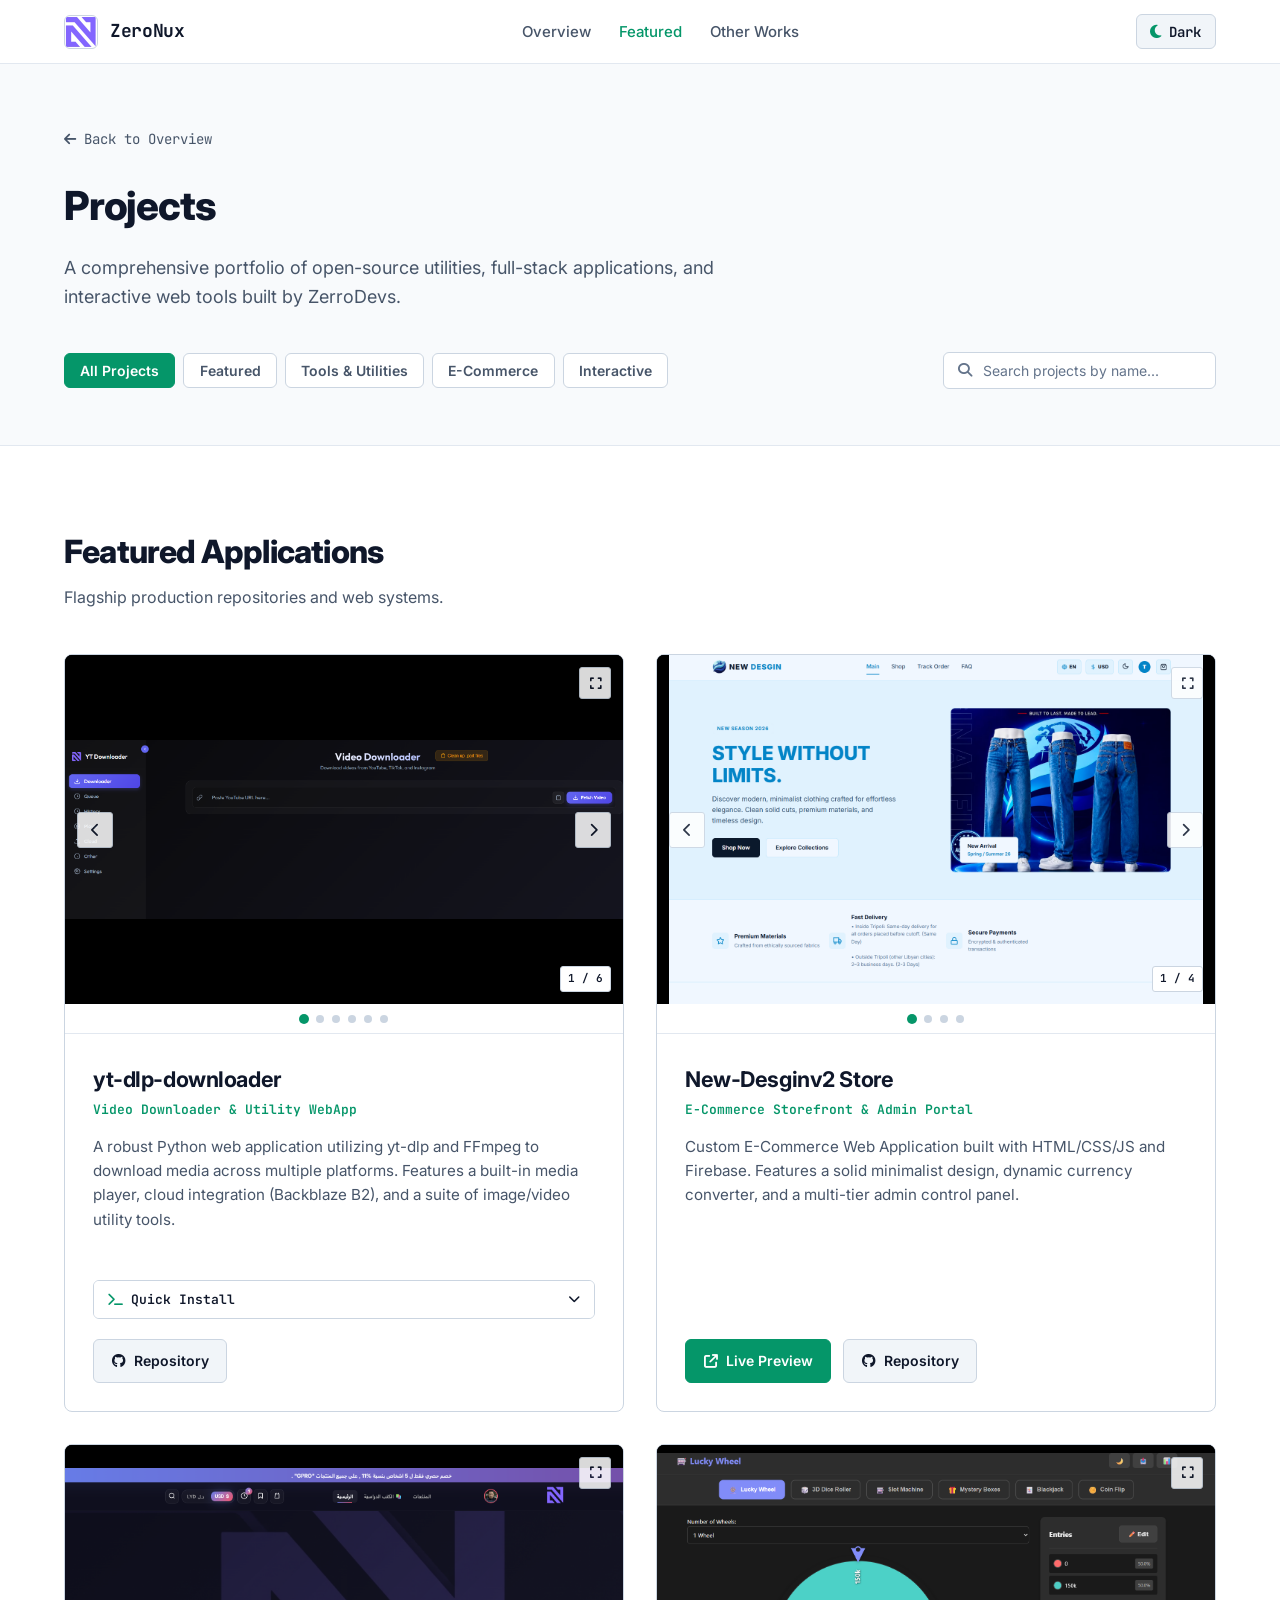
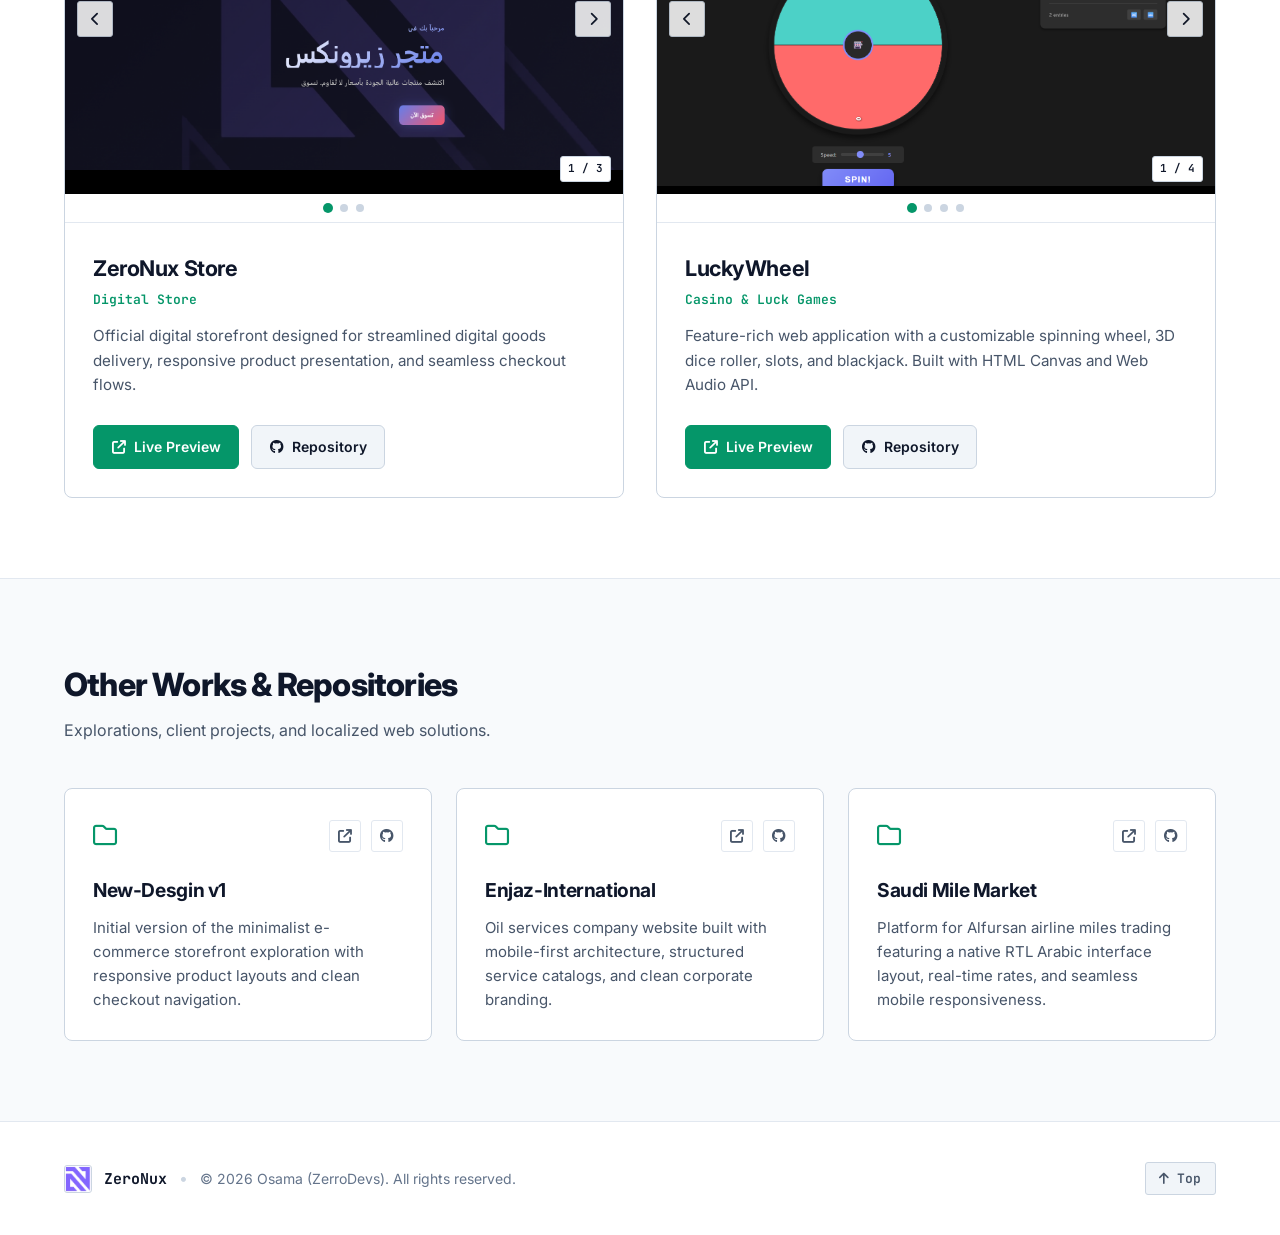
==== commit c1d0196d: "feat: add interactive terminal snippets, CSS styling, and core JavaScript modules" ====
--- a/projects.html
+++ b/projects.html
@@ -3,9 +3,9 @@
 <head>
   <meta charset="UTF-8">
   <meta name="viewport" content="width=device-width, initial-scale=1.0">
-  <title>Projects | ZeroNux - ZerroDevs Portfolio</title>
-  <meta name="description" content="Explore projects built by ZerroDevs (ZeroNux) - Web applications, video downloader tools, e-commerce systems, and interactive canvas games.">
-  <meta name="author" content="ZerroDevs">
+  <title>Projects | ZeroNux - Osama (ZerroDevs)</title>
+  <meta name="description" content="Explore projects built by Osama (ZerroDevs / ZeroNux) - 20-year-old Full-Stack Developer specializing in web applications, video downloader tools, e-commerce systems, and interactive canvas games.">
+  <meta name="author" content="Osama (ZerroDevs)">
 
   <!-- Favicons -->
   <link rel="icon" type="image/png" href="icon-192.png">
@@ -153,6 +153,34 @@
                 A robust Python web application utilizing yt-dlp and FFmpeg to download media across multiple platforms. Features a built-in media player, cloud integration (Backblaze B2), and a suite of image/video utility tools.
               </p>
 
+              <!-- Collapsible Quick Install Terminal Snippet -->
+              <div class="terminal-container">
+                <button type="button" class="terminal-toggle-btn" aria-expanded="false" aria-controls="termSnippetYtdlpProjects">
+                  <span class="terminal-toggle-left">
+                    <i class="fa-solid fa-terminal" aria-hidden="true"></i>
+                    <span>Quick Install</span>
+                  </span>
+                  <i class="fa-solid fa-chevron-down terminal-toggle-arrow" aria-hidden="true"></i>
+                </button>
+                <div class="terminal-content" id="termSnippetYtdlpProjects" hidden>
+                  <div class="terminal-header">
+                    <div class="terminal-dots-indicator" aria-hidden="true">
+                      <span class="term-dot"></span>
+                      <span class="term-dot"></span>
+                      <span class="term-dot"></span>
+                    </div>
+                    <span class="terminal-title">bash</span>
+                    <button type="button" class="terminal-copy-btn" aria-label="Copy install command" data-copy-cmd="git clone https://github.com/ZerroDevs/yt-dlp-downloader.git &amp;&amp; cd yt-dlp-downloader &amp;&amp; pip install -r requirements.txt">
+                      <i class="fa-regular fa-copy" aria-hidden="true"></i>
+                      <span>Copy</span>
+                    </button>
+                  </div>
+                  <pre class="terminal-code"><code><span class="term-prompt">$</span>git clone https://github.com/ZerroDevs/yt-dlp-downloader.git
+<span class="term-prompt">$</span>cd yt-dlp-downloader
+<span class="term-prompt">$</span>pip install -r requirements.txt</code></pre>
+                </div>
+              </div>
+
               <div class="card-actions">
                 <a href="https://github.com/ZerroDevs/yt-dlp-downloader" target="_blank" rel="noopener noreferrer" class="btn btn-primary">
                   <i class="fa-brands fa-github" aria-hidden="true"></i>
@@ -403,7 +431,7 @@
         <img src="Images/logo.webp" alt="ZeroNux Logo" class="footer-logo" width="28" height="28">
         <span class="footer-brand">ZeroNux</span>
         <span class="footer-sep">&bull;</span>
-        <span class="footer-copy">&copy; 2026 ZerroDevs. All rights reserved.</span>
+        <span class="footer-copy">&copy; 2026 Osama (ZerroDevs). All rights reserved.</span>
       </div>
 
       <div class="footer-right">
@@ -448,6 +476,7 @@
   <script src="js/theme.js"></script>
   <script src="js/lightbox.js"></script>
   <script src="js/slider.js"></script>
+  <script src="js/terminal.js"></script>
   <script src="js/nav.js"></script>
   <script src="js/projects-filter.js"></script>
   <script src="js/main.js"></script>
--- a/css/style.css
+++ b/css/style.css
@@ -860,6 +860,150 @@
 }
 
 /* --------------------------------------------------------------------------
+   Terminal / Quick Install Code Snippet (Solid Flat Styling)
+   -------------------------------------------------------------------------- */
+.terminal-container {
+  margin-top: 1.25rem;
+  margin-bottom: 1.25rem;
+  border: 1px solid var(--border-default);
+  border-radius: var(--radius-sm);
+  background-color: var(--bg-base);
+  overflow: hidden;
+  transition: border-color var(--transition-fast) ease;
+}
+
+.terminal-container:hover {
+  border-color: var(--border-hover);
+}
+
+.terminal-toggle-btn {
+  width: 100%;
+  display: flex;
+  align-items: center;
+  justify-content: space-between;
+  padding: 0.6rem 0.9rem;
+  background-color: var(--bg-surface);
+  color: var(--text-primary);
+  font-family: var(--font-mono);
+  font-size: 0.8125rem;
+  font-weight: 600;
+  border-bottom: 1px solid transparent;
+  transition: background-color var(--transition-fast) ease, color var(--transition-fast) ease;
+}
+
+.terminal-toggle-btn:hover {
+  background-color: var(--bg-surface-hover);
+  color: var(--accent-primary);
+}
+
+.terminal-container.expanded .terminal-toggle-btn {
+  border-bottom-color: var(--border-subtle);
+}
+
+.terminal-toggle-left {
+  display: flex;
+  align-items: center;
+  gap: 0.5rem;
+}
+
+.terminal-toggle-left i {
+  color: var(--accent-primary);
+}
+
+.terminal-toggle-arrow {
+  font-size: 0.75rem;
+  transition: transform var(--transition-fast) ease;
+}
+
+.terminal-container.expanded .terminal-toggle-arrow {
+  transform: rotate(180deg);
+}
+
+.terminal-content {
+  background-color: #0a0d12;
+  color: #c9d1d9;
+}
+
+.terminal-header {
+  display: flex;
+  align-items: center;
+  justify-content: space-between;
+  padding: 0.4rem 0.85rem;
+  background-color: #121720;
+  border-bottom: 1px solid #232d3d;
+}
+
+.terminal-dots-indicator {
+  display: flex;
+  align-items: center;
+  gap: 0.35rem;
+}
+
+.term-dot {
+  width: 8px;
+  height: 8px;
+  border-radius: 50%;
+  background-color: #2b3648;
+  display: inline-block;
+}
+
+.terminal-title {
+  font-family: var(--font-mono);
+  font-size: 0.6875rem;
+  color: #8b949e;
+  text-transform: lowercase;
+  letter-spacing: 0.05em;
+}
+
+.terminal-copy-btn {
+  display: inline-flex;
+  align-items: center;
+  gap: 0.35rem;
+  background-color: #1c2432;
+  border: 1px solid #2b3648;
+  border-radius: var(--radius-xs);
+  color: #c9d1d9;
+  font-family: var(--font-mono);
+  font-size: 0.6875rem;
+  font-weight: 600;
+  padding: 0.25rem 0.55rem;
+  transition: background-color var(--transition-fast) ease, border-color var(--transition-fast) ease, color var(--transition-fast) ease;
+}
+
+.terminal-copy-btn:hover {
+  background-color: #263244;
+  border-color: var(--accent-primary);
+  color: #ffffff;
+}
+
+.terminal-copy-btn.copied {
+  background-color: #059669;
+  border-color: #059669;
+  color: #ffffff;
+}
+
+.terminal-code {
+  padding: 0.85rem 1rem;
+  font-family: var(--font-mono);
+  font-size: 0.775rem;
+  line-height: 1.6;
+  overflow-x: auto;
+  margin: 0;
+  white-space: pre;
+}
+
+.terminal-code code {
+  font-family: inherit;
+}
+
+.term-prompt {
+  color: #10b981;
+  font-weight: 700;
+  user-select: none;
+  margin-right: 0.35rem;
+}
+
+/* --------------------------------------------------------------------------
    Section 3: Other Projects (Minimal Compact Cards)
    -------------------------------------------------------------------------- */
 .other-projects-section {
